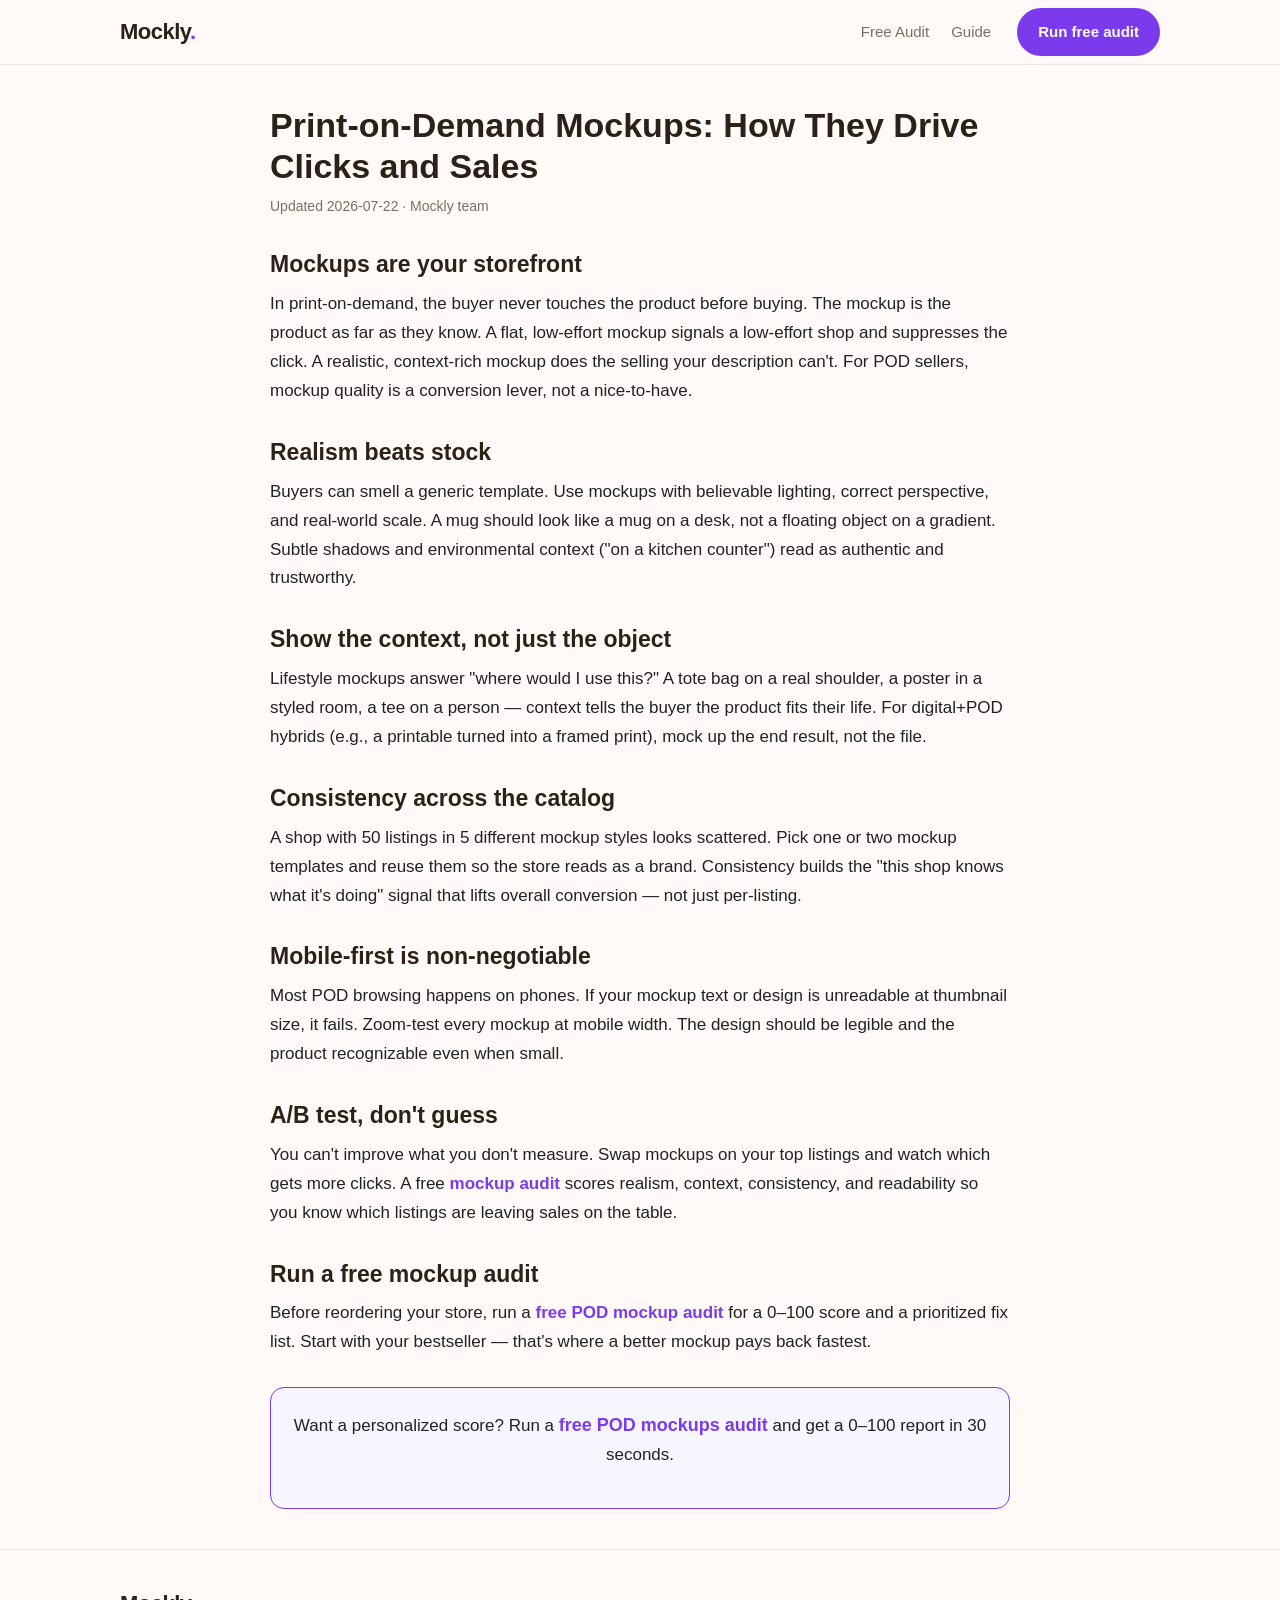
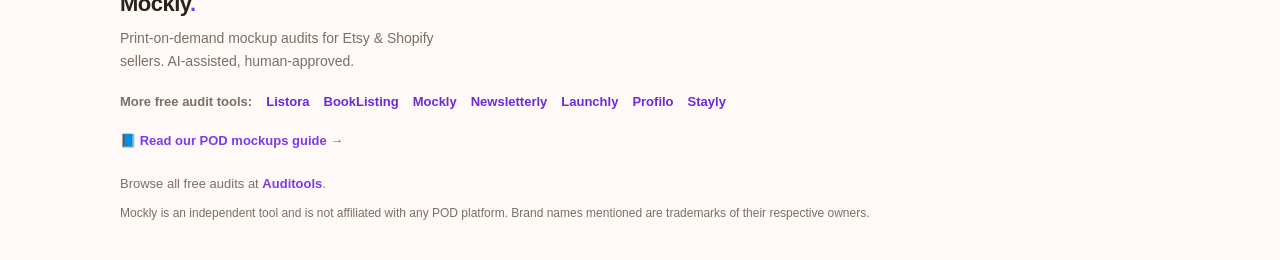
==== blog/index.html @ 2975bd8d "SEO content round 1: add per-site blog article + footer link + sitemap" ====
<!DOCTYPE html>
<html lang="en">
<head>
  <meta charset="UTF-8" />
  <meta name="viewport" content="width=device-width, initial-scale=1.0" />
  <title>Print-on-Demand Mockups: How They Drive Clicks and Sales</title>
  <meta name="description" content="Why POD mockups are your real storefront — realism, context, consistency, and mobile-first design tactics that lift click-through and conversion." />
  <link rel="canonical" href="https://Viyozc.github.io/mockly-ai/blog/" />
  <meta property="og:type" content="article" />
  <meta property="og:title" content="Print-on-Demand Mockups: How They Drive Clicks and Sales" />
  <meta property="og:description" content="Why POD mockups are your real storefront — realism, context, consistency, and mobile-first design tactics that lift click-through and conversion." />
  <meta property="og:url" content="https://Viyozc.github.io/mockly-ai/blog/" />
  <meta property="og:image" content="https://Viyozc.github.io/mockly-ai/assets/og-image.png" />
  <meta name="twitter:card" content="summary_large_image" />
  <meta name="twitter:title" content="Print-on-Demand Mockups: How They Drive Clicks and Sales" />
  <meta name="twitter:description" content="Why POD mockups are your real storefront — realism, context, consistency, and mobile-first design tactics that lift click-through and conversion." />
  <meta name="twitter:image" content="https://Viyozc.github.io/mockly-ai/assets/og-image.png" />
  <link rel="stylesheet" href="../assets/style.css" />
  <script type="application/ld+json">
  {"@context": "https://schema.org", "@type": "Article", "headline": "Print-on-Demand Mockups: How They Drive Clicks and Sales", "description": "Why POD mockups are your real storefront \u2014 realism, context, consistency, and mobile-first design tactics that lift click-through and conversion.", "author": {"@type": "Organization", "name": "Mockly"}, "publisher": {"@type": "Organization", "name": "Mockly"}, "mainEntityOfPage": "https://Viyozc.github.io/mockly-ai/blog/", "datePublished": "2026-07-22"}
  </script>
  <style>
    .article {max-width:780px;margin:40px auto;padding:0 20px;}
    .article h1 {font-size:34px;line-height:1.2;margin:0 0 8px;}
    .article .meta {color:var(--muted);font-size:14px;margin-bottom:26px;}
    .article h2 {font-size:23px;margin:32px 0 10px;line-height:1.3;}
    .article p {font-size:17px;line-height:1.7;color:#222;margin:0 0 16px;}
    .article ul {margin:0 0 16px;padding-left:22px;}
    .article li {font-size:16px;line-height:1.6;margin-bottom:8px;}
    .article a {color:var(--brand);font-weight:600;}
    .article .cta-box {background:#f7f6ff;border:1px solid var(--brand);border-radius:14px;padding:22px;margin:30px 0;text-align:center;}
    .article .cta-box a {font-size:18px;}
  </style>
</head>
<body>
  <header class="nav">
    <div class="container nav-inner">
      <a class="brand" href="../">Mockly<span class="brand-dot">.</span></a>
      <nav class="nav-links">
        <a href="../#audit">Free Audit</a>
        <a href="./">Guide</a>
      </nav>
      <a class="btn btn-primary nav-cta" href="../#audit">Run free audit</a>
    </div>
  </header>
  <article class="container article">
    <h1>Print-on-Demand Mockups: How They Drive Clicks and Sales</h1>
    <p class="meta">Updated 2026-07-22 · Mockly team</p>
    
<h2>Mockups are your storefront</h2>
<p>In print-on-demand, the buyer never touches the product before buying. The mockup <em>is</em> the product as far as they know. A flat, low-effort mockup signals a low-effort shop and suppresses the click. A realistic, context-rich mockup does the selling your description can't. For POD sellers, mockup quality is a conversion lever, not a nice-to-have.</p>

<h2>Realism beats stock</h2>
<p>Buyers can smell a generic template. Use mockups with believable lighting, correct perspective, and real-world scale. A mug should look like a mug on a desk, not a floating object on a gradient. Subtle shadows and environmental context ("on a kitchen counter") read as authentic and trustworthy.</p>

<h2>Show the context, not just the object</h2>
<p>Lifestyle mockups answer "where would I use this?" A tote bag on a real shoulder, a poster in a styled room, a tee on a person — context tells the buyer the product fits their life. For digital+POD hybrids (e.g., a printable turned into a framed print), mock up the end result, not the file.</p>

<h2>Consistency across the catalog</h2>
<p>A shop with 50 listings in 5 different mockup styles looks scattered. Pick one or two mockup templates and reuse them so the store reads as a brand. Consistency builds the "this shop knows what it's doing" signal that lifts overall conversion — not just per-listing.</p>

<h2>Mobile-first is non-negotiable</h2>
<p>Most POD browsing happens on phones. If your mockup text or design is unreadable at thumbnail size, it fails. Zoom-test every mockup at mobile width. The design should be legible and the product recognizable even when small.</p>

<h2>A/B test, don't guess</h2>
<p>You can't improve what you don't measure. Swap mockups on your top listings and watch which gets more clicks. A free <a href="../#audit">mockup audit</a> scores realism, context, consistency, and readability so you know which listings are leaving sales on the table.</p>

<h2>Run a free mockup audit</h2>
<p>Before reordering your store, run a <a href="../#audit">free POD mockup audit</a> for a 0–100 score and a prioritized fix list. Start with your bestseller — that's where a better mockup pays back fastest.</p>

    <div class="cta-box">
      <p>Want a personalized score? Run a <a href="../#audit">free POD mockups audit</a> and get a 0–100 report in 30 seconds.</p>
    </div>
  </article>
  <footer class="footer">
    <div class="container footer-inner">
      <div>
        <a class="brand" href="../">Mockly<span class="brand-dot">.</span></a>
        <p class="footer-sub">Print-on-demand mockup audits for Etsy & Shopify sellers. AI-assisted, human-approved.</p>
      </div>
      <div style="display:flex;flex-wrap:wrap;gap:14px;align-items:center;font-size:13px;margin-top:10px;"><span style="color:var(--muted);font-weight:600;">More free audit tools:</span><a href="https://Viyozc.github.io/listora/" style="color:var(--brand-dk);font-weight:600;">Listora</a><a href="https://Viyozc.github.io/booklisting-ai/" style="color:var(--brand-dk);font-weight:600;">BookListing</a><a href="https://Viyozc.github.io/mockly-ai/" style="color:var(--brand-dk);font-weight:600;">Mockly</a><a href="https://Viyozc.github.io/newsletterly-ai/" style="color:var(--brand-dk);font-weight:600;">Newsletterly</a><a href="https://Viyozc.github.io/launchly-ai/" style="color:var(--brand-dk);font-weight:600;">Launchly</a><a href="https://Viyozc.github.io/profilo-ai/" style="color:var(--brand-dk);font-weight:600;">Profilo</a><a href="https://Viyozc.github.io/stayly-ai/" style="color:var(--brand-dk);font-weight:600;">Stayly</a></div>
      <p style="color:var(--muted);font-size:13px;margin-top:8px;">📘 <a href="./" style="color:var(--brand);font-weight:600;">Read our POD mockups guide</a> →</p>
      <p style="color:var(--muted);font-size:13px;margin-top:12px;">Browse all free audits at <a href="https://Viyozc.github.io/auditools/" style="color:var(--brand);font-weight:600;">Auditools</a>.</p>
      <p class="footer-fine">Mockly is an independent tool and is not affiliated with any POD platform. Brand names mentioned are trademarks of their respective owners.</p>
    </div>
  </footer>
</body>
</html>
---- assets/style.css ----
:root {
  --bg: #fffaf7;
  --ink: #2b2118;
  --muted: #7a6f64;
  --line: #efe5dc;
  --brand: #7c3aed;
  --brand-dk: #6d28d9;
  --brand-soft: #f3edff;
  --good: #2f9e6b;
  --warn: #e0a106;
  --bad: #d9534f;
  --card: #ffffff;
  --shadow: 0 10px 30px rgba(60, 40, 20, 0.08);
  --radius: 16px;
  --maxw: 1080px;
}

* { box-sizing: border-box; margin: 0; padding: 0; }
html { scroll-behavior: smooth; }
body {
  font-family: -apple-system, BlinkMacSystemFont, "Segoe UI", Roboto, "Helvetica Neue", Arial, sans-serif;
  background: var(--bg);
  color: var(--ink);
  line-height: 1.6;
  -webkit-font-smoothing: antialiased;
}
.container { width: 100%; max-width: var(--maxw); margin: 0 auto; padding: 0 20px; }
a { color: inherit; text-decoration: none; }
em { font-style: normal; }

/* Buttons */
.btn {
  display: inline-block;
  font-weight: 600;
  border-radius: 999px;
  padding: 11px 20px;
  cursor: pointer;
  border: 1px solid transparent;
  font-size: 15px;
  transition: transform .08s ease, background .2s ease, box-shadow .2s ease;
}
.btn:active { transform: translateY(1px); }
.btn-primary { background: var(--brand); color: #fff; }
.btn-primary:hover { background: var(--brand-dk); box-shadow: 0 6px 18px rgba(241,100,30,.35); }
.btn-lg { padding: 14px 26px; font-size: 16px; }
.btn-block { width: 100%; text-align: center; }

/* Nav */
.nav {
  position: sticky; top: 0; z-index: 50;
  background: rgba(255,250,247,.85);
  backdrop-filter: blur(10px);
  border-bottom: 1px solid var(--line);
}
.nav-inner { display: flex; align-items: center; gap: 18px; height: 64px; }
.brand { font-weight: 800; font-size: 22px; letter-spacing: -.5px; }
.brand-dot { color: var(--brand); }
.nav-links { display: flex; gap: 22px; margin-left: auto; font-size: 15px; color: var(--muted); }
.nav-links a:hover { color: var(--ink); }
.nav-cta { margin-left: 8px; }

/* Hero */
.hero { padding: 64px 0 48px; }
.hero-inner { display: grid; grid-template-columns: 1.1fr .9fr; gap: 40px; align-items: center; }
.badge {
  display: inline-block; background: var(--brand-soft); color: var(--brand-dk);
  font-size: 13px; font-weight: 600; padding: 6px 12px; border-radius: 999px; margin-bottom: 16px;
}
.hero h1 { font-size: 46px; line-height: 1.08; letter-spacing: -1px; font-weight: 800; }
.hl { color: var(--brand); }
.lede { color: var(--muted); font-size: 18px; margin: 18px 0 26px; max-width: 520px; }
.hero-actions { display: flex; flex-direction: column; gap: 10px; align-items: flex-start; }
.hero-note { font-size: 13px; color: var(--muted); }
.hero-stats { display: flex; gap: 28px; margin-top: 30px; }
.hero-stats strong { display: block; font-size: 26px; color: var(--ink); }
.hero-stats span { font-size: 13px; color: var(--muted); }

/* Hero visual / score card */
.hero-visual { display: flex; justify-content: center; }
.score-card {
  background: var(--card); border: 1px solid var(--line); border-radius: var(--radius);
  box-shadow: var(--shadow); padding: 26px; width: 320px;
}
.score-ring {
  width: 120px; height: 120px; border-radius: 50%;
  background: conic-gradient(var(--brand) 0deg, #f0e6dd 0deg);
  display: flex; align-items: center; justify-content: center; flex-direction: column;
  margin: 0 auto 16px; position: relative;
}
.score-ring::after {
  content: ""; position: absolute; inset: 12px; background: var(--card); border-radius: 50%;
}
.score-ring.lg { width: 150px; height: 150px; }
.score-num { position: relative; z-index: 1; font-size: 38px; font-weight: 800; }
.score-ring.lg .score-num { font-size: 46px; }
.score-grad { position: relative; z-index: 1; font-size: 13px; color: var(--muted); }
.score-meta { text-align: center; margin-bottom: 18px; }
.grade {
  display: inline-block; background: var(--brand-soft); color: var(--brand-dk);
  font-weight: 700; padding: 3px 12px; border-radius: 999px; font-size: 14px;
}
.grade.big { font-size: 18px; padding: 5px 16px; }
.score-sub { display: block; font-size: 13px; color: var(--muted); margin-top: 4px; }
.mini-bars { display: flex; flex-direction: column; gap: 10px; }
.mbar { display: grid; grid-template-columns: 70px 1fr; align-items: center; gap: 10px; font-size: 13px; color: var(--muted); }
.mbar i { display: block; height: 8px; background: var(--brand); border-radius: 999px; }
.mbar i { grid-column: 2; }
.mbar span { grid-column: 1; }

/* Section heads */
.section-head { text-align: center; max-width: 640px; margin: 0 auto 36px; }
.section-head h2 { font-size: 34px; letter-spacing: -.5px; font-weight: 800; }
.section-head p { color: var(--muted); margin-top: 10px; font-size: 17px; }

/* Audit */
.audit { padding: 56px 0; background: linear-gradient(180deg, #fff 0%, var(--bg) 100%); }
.audit-grid { display: grid; grid-template-columns: 1fr 1fr; gap: 28px; align-items: start; }
.audit-form, .audit-result {
  background: var(--card); border: 1px solid var(--line); border-radius: var(--radius);
  box-shadow: var(--shadow); padding: 24px;
}
.field { display: block; margin-bottom: 16px; }
.field > span { display: flex; justify-content: space-between; font-size: 14px; font-weight: 600; margin-bottom: 6px; }
.field em { color: var(--muted); font-weight: 500; font-size: 12px; }
.field input, .field textarea, .field select {
  width: 100%; border: 1px solid var(--line); border-radius: 10px; padding: 11px 13px;
  font: inherit; color: var(--ink); background: #fffdfb; resize: vertical;
}
.field input:focus, .field textarea:focus, .field select:focus { outline: none; border-color: var(--brand); box-shadow: 0 0 0 3px var(--brand-soft); }
.field-row { display: flex; gap: 14px; }
.field-row .field { flex: 1; }
@media (max-width: 560px) { .field-row { flex-direction: column; gap: 0; } }
.form-fine { font-size: 12px; color: var(--muted); text-align: center; margin-top: 10px; }

/* Result */
.result-top { display: flex; gap: 20px; align-items: center; margin-bottom: 22px; }
.result-sub { font-size: 14px; color: var(--muted); margin-top: 6px; max-width: 240px; }
.bars { display: flex; flex-direction: column; gap: 12px; margin-bottom: 22px; }
.bar-row { display: grid; grid-template-columns: 110px 1fr 38px; align-items: center; gap: 10px; font-size: 13px; }
.bar-track { height: 9px; background: #f0e6dd; border-radius: 999px; overflow: hidden; }
.bar-fill { height: 100%; border-radius: 999px; background: var(--brand); transition: width .5s ease; }
.bar-val { text-align: right; color: var(--muted); font-weight: 600; }
.tips h3 { font-size: 16px; margin-bottom: 10px; }
.tips ul { list-style: none; display: flex; flex-direction: column; gap: 8px; }
.tips li { background: var(--brand-soft); border-radius: 10px; padding: 10px 12px; font-size: 14px; position: relative; padding-left: 34px; }
.tips li::before { content: "→"; position: absolute; left: 12px; color: var(--brand-dk); font-weight: 800; }
.tips li.ok { background: #e9f7f0; }
.tips li.ok::before { content: "✓"; color: var(--good); }

.email-capture { border-top: 1px solid var(--line); padding-top: 18px; margin-top: 4px; }
.email-capture label { display: block; font-size: 14px; font-weight: 600; margin-bottom: 8px; }
.email-row { display: flex; gap: 8px; }
.email-row input { flex: 1; border: 1px solid var(--line); border-radius: 10px; padding: 11px 13px; font: inherit; }
.email-row input:focus { outline: none; border-color: var(--brand); box-shadow: 0 0 0 3px var(--brand-soft); }

/* How */
.how { padding: 56px 0; }
.steps { display: grid; grid-template-columns: repeat(3, 1fr); gap: 20px; }
.step { background: var(--card); border: 1px solid var(--line); border-radius: var(--radius); padding: 24px; }
.step-num { display: inline-flex; width: 34px; height: 34px; align-items: center; justify-content: center; background: var(--brand); color: #fff; border-radius: 50%; font-weight: 800; margin-bottom: 12px; }
.step h3 { font-size: 19px; margin-bottom: 6px; }
.step p { color: var(--muted); font-size: 15px; }

/* Why */
.why { padding: 56px 0; background: #fff; }
.why-grid { display: grid; grid-template-columns: 1fr 1fr; gap: 18px; }
.why-card { border: 1px solid var(--line); border-radius: var(--radius); padding: 22px; }
.why-card h3 { font-size: 18px; margin-bottom: 8px; }
.why-card p { color: var(--muted); font-size: 15px; }

/* FAQ */
.faq { padding: 56px 0; }
.faq-list { max-width: 720px; margin: 0 auto; display: flex; flex-direction: column; gap: 10px; }
.faq details { background: var(--card); border: 1px solid var(--line); border-radius: 12px; padding: 4px 18px; }
.faq summary { cursor: pointer; font-weight: 600; padding: 14px 0; list-style: none; }
.faq summary::-webkit-details-marker { display: none; }
.faq summary::after { content: "+"; float: right; color: var(--brand); font-weight: 800; }
.faq details[open] summary::after { content: "−"; }
.faq details p { color: var(--muted); padding: 0 0 14px; font-size: 15px; }

/* Footer */
.footer { border-top: 1px solid var(--line); padding: 36px 0; background: var(--bg); }
.footer-inner { display: flex; flex-direction: column; gap: 10px; }
.footer-sub { color: var(--muted); font-size: 14px; margin-top: 6px; max-width: 360px; }
.footer-fine { font-size: 12px; color: var(--muted); }

/* Responsive */
@media (max-width: 860px) {
  .hero-inner, .audit-grid, .why-grid { grid-template-columns: 1fr; }
  .hero-visual { order: -1; }
  .steps { grid-template-columns: 1fr; }
  .nav-links { display: none; }
  .hero h1 { font-size: 36px; }
}
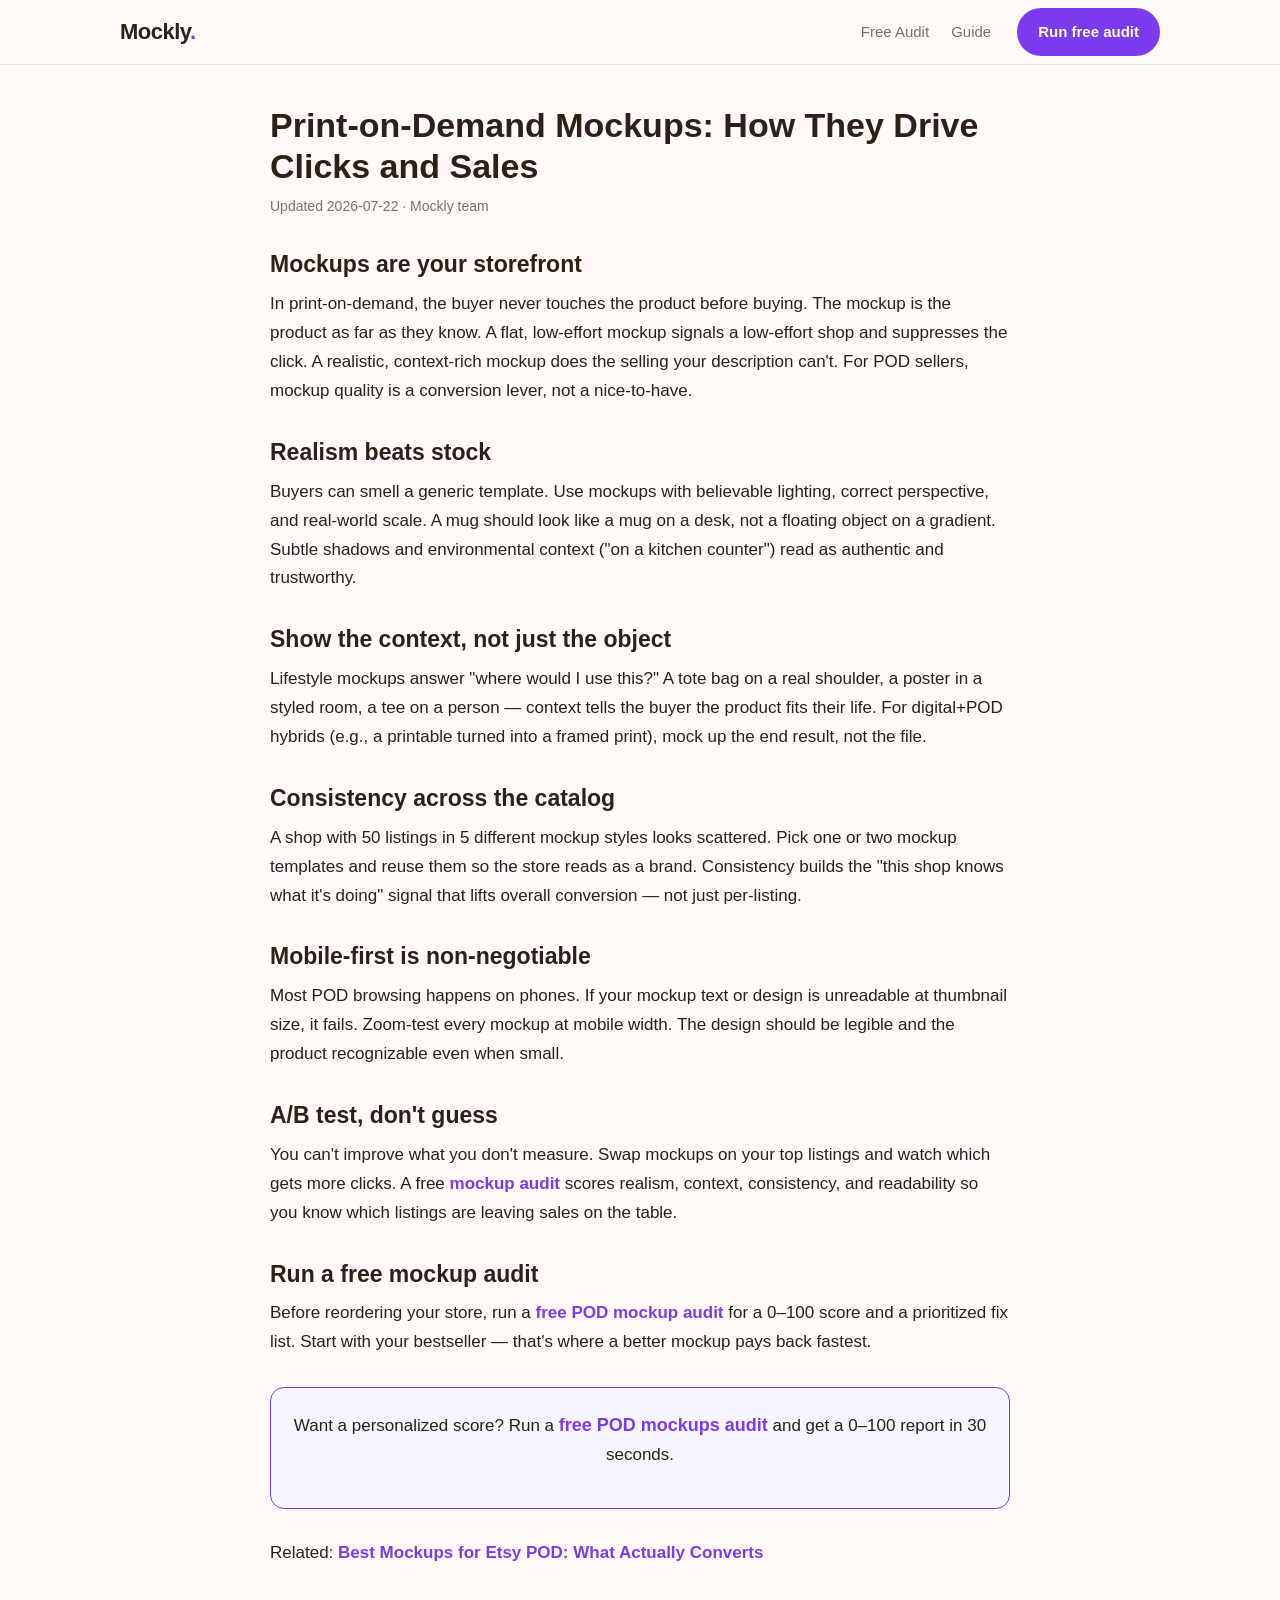
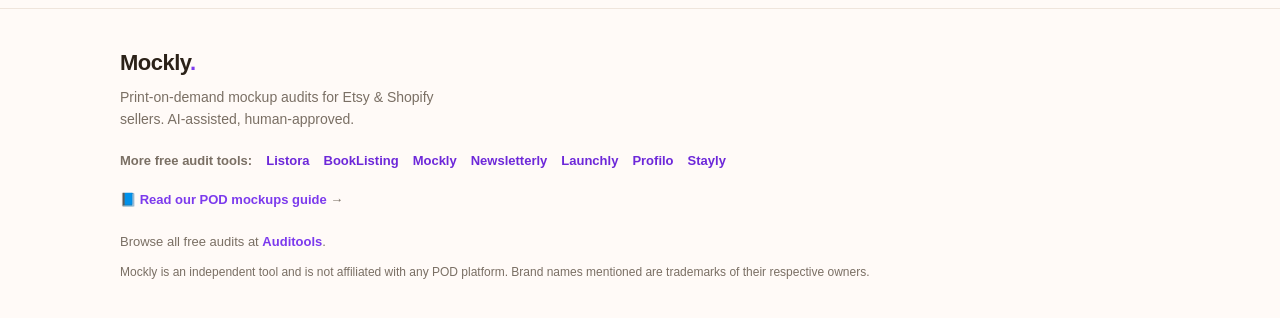
==== commit c27729dd: "SEO content round 2: 7 more vertical-keyword articles + footer/cross-links + sitemap" ====
--- a/blog/index.html
+++ b/blog/index.html
@@ -71,6 +71,7 @@
     <div class="cta-box">
       <p>Want a personalized score? Run a <a href="../#audit">free POD mockups audit</a> and get a 0–100 report in 30 seconds.</p>
     </div>
+  <p class="related">Related: <a href="./best-mockups-etsy/">Best Mockups for Etsy POD: What Actually Converts</a></p>
   </article>
   <footer class="footer">
     <div class="container footer-inner">
